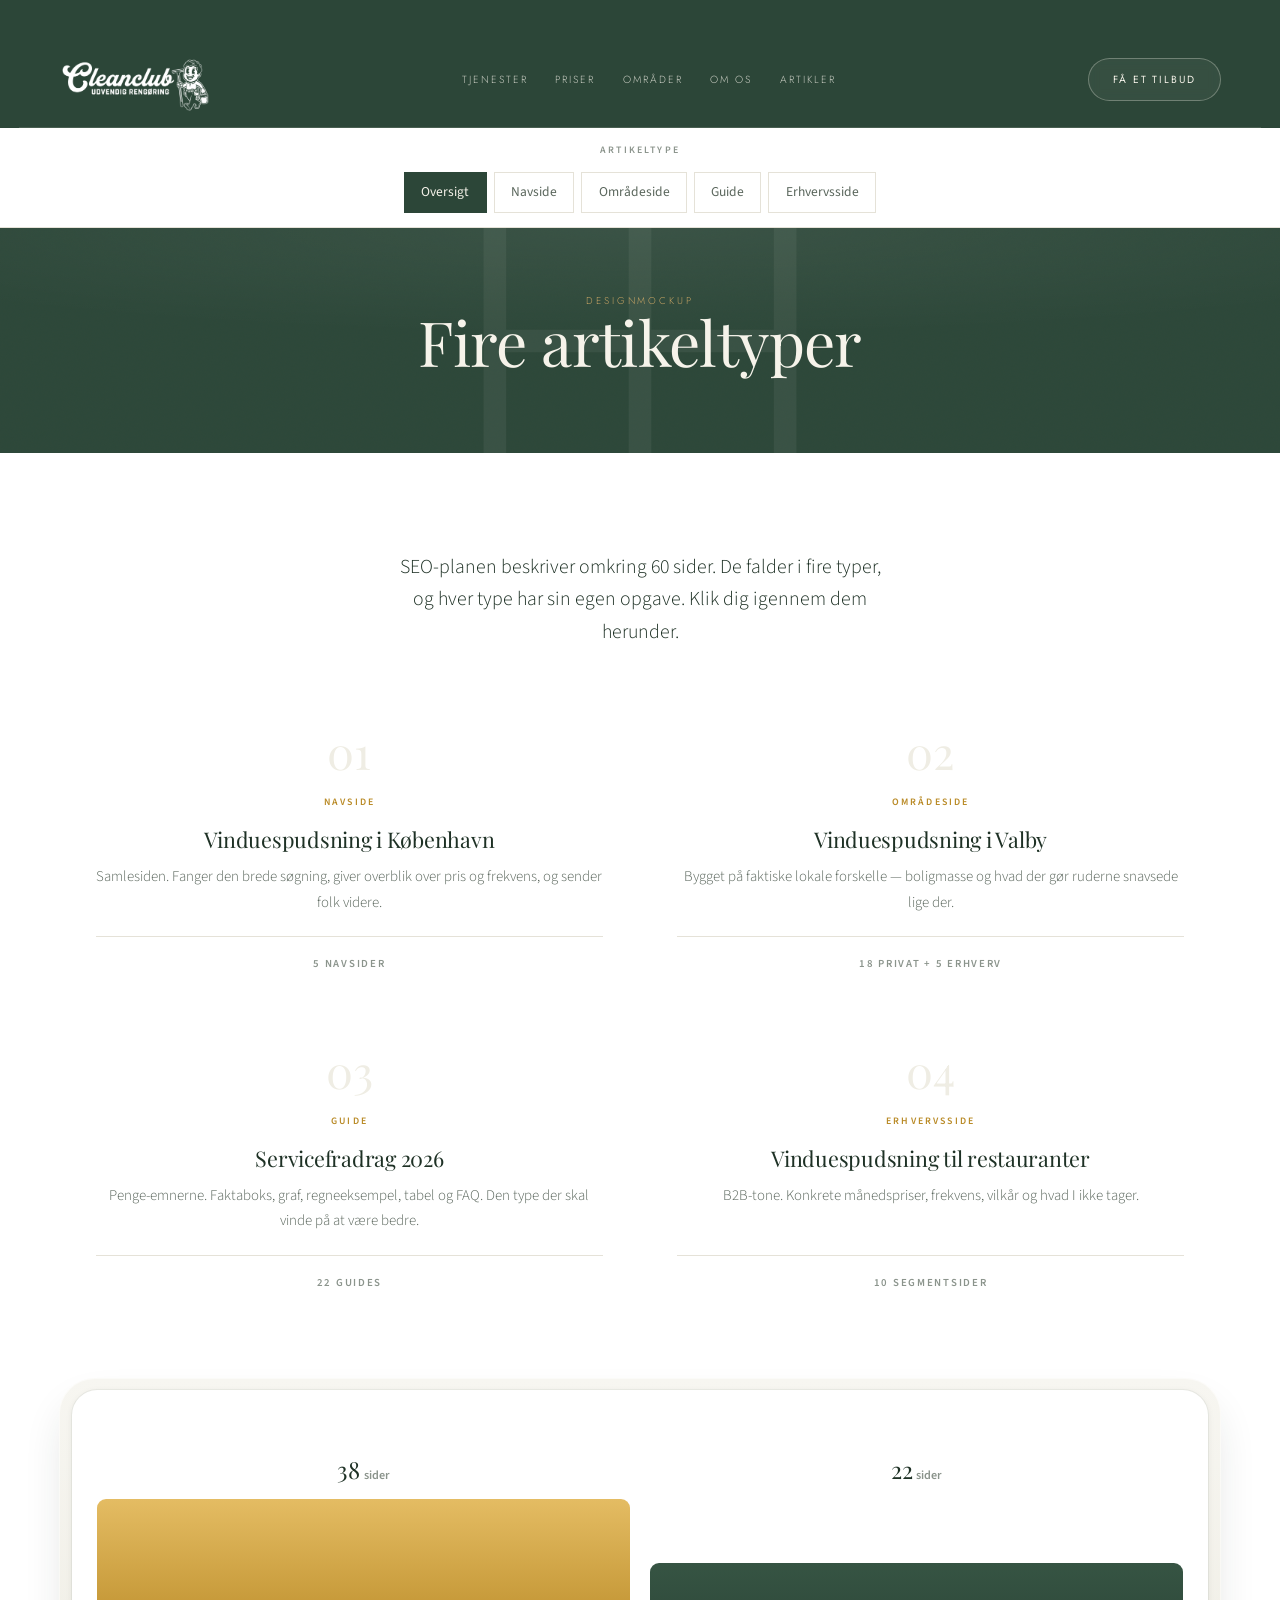
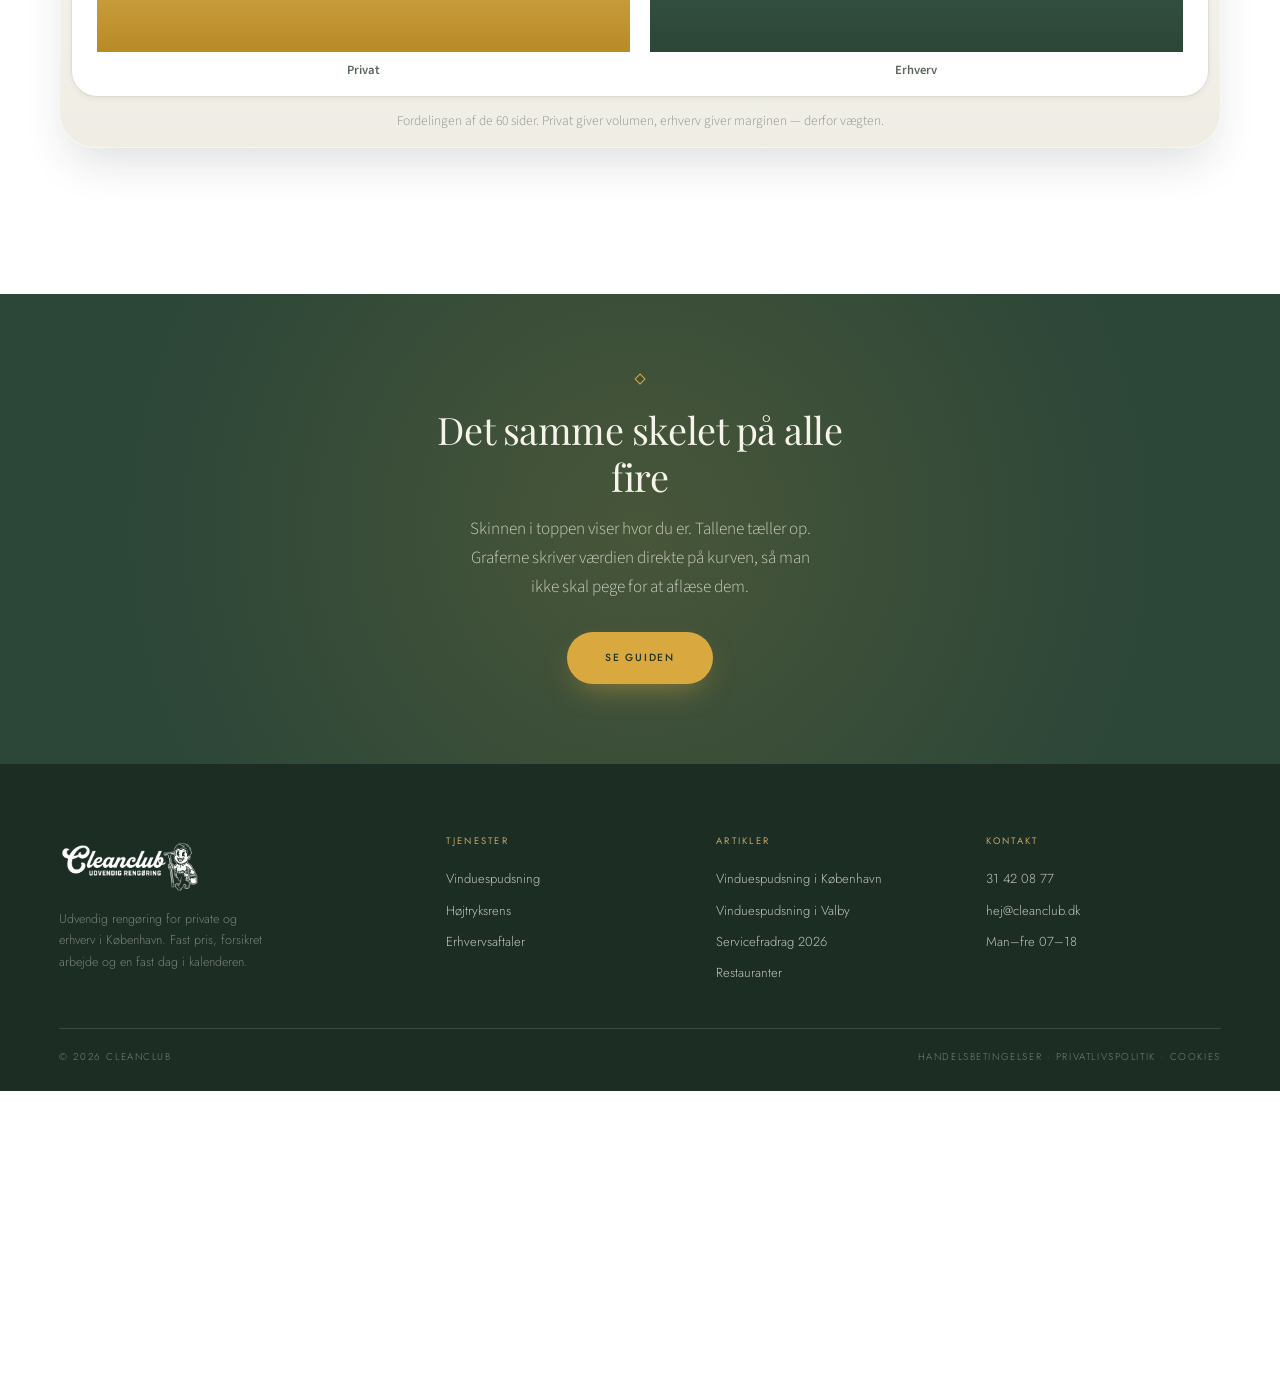
==== artikler/index.html @ 68f0fa94 "Sync with latest site: article pages, banner removed everywhere" ====
<!DOCTYPE html>
<html lang="da">
<head>
<meta charset="utf-8">
<meta name="viewport" content="width=device-width, initial-scale=1">
<title>Artikeltyper — designmockup | Cleanclub</title>
<meta name="description" content="Fire artikeltyper til Cleanclubs SEO-program, vist i sitets eget design.">
<link rel="preconnect" href="https://fonts.googleapis.com">
<link rel="preconnect" href="https://fonts.gstatic.com" crossorigin>
<link href="https://fonts.googleapis.com/css2?family=Playfair+Display:ital,wght@0,400;0,500;1,400&family=Jost:wght@300;400;500&family=Source+Sans+3:ital,wght@0,400;0,600;1,400&display=swap" rel="stylesheet">
<link rel="stylesheet" href="../style.css?v=15">
<link rel="stylesheet" href="artikel.css?v=16">
</head>
<body>

<nav class="nav subnav">
  <div class="wrap inner">
    <a href="../index.html" class="brand" data-brand>
      <img src="../cleanclub-hvid.png" alt="Cleanclub — udvendig rengøring">
    </a>
    <div class="links" id="hovedmenu">
      <a href="../tjenester.html">Tjenester</a>
      <a href="../index.html#priser">Priser</a>
      <a href="../index.html#omraader">Områder</a>
      <a href="../om-os.html">Om os</a>
      <a href="index.html">Artikler</a>
      <a href="../index.html#kontakt" class="menu-cta">Få et tilbud</a>
    </div>
    <button type="button" class="burger" aria-label="Åbn menu" aria-expanded="false" aria-controls="hovedmenu">
      <span></span><span></span><span></span>
    </button>
    <a href="../index.html#kontakt" class="pill pill-ghost">Få et tilbud</a>
  </div>
</nav>

<div class="typebar">
  <div class="wrap">
    <b>Artikeltype</b>
    <a href="index.html" class="on">Oversigt</a>
    <a href="1-navside.html">Navside</a>
    <a href="2-omraade.html">Områdeside</a>
    <a href="3-guide.html">Guide</a>
    <a href="4-erhverv.html">Erhvervsside</a>
  </div>
</div>

<section class="pagehead art-head" style="padding-top:clamp(46px,5vw,74px)">
  <div class="wrap">
    <span class="eyebrow">Designmockup</span>
    <h1>Fire artikeltyper</h1>
  </div>
</section>

<section class="pad">
  <div class="wrap">
    <div class="ov-intro prose">
      <p>SEO-planen beskriver omkring 60 sider. De falder i fire typer, og hver type har sin egen opgave. Klik dig igennem dem herunder.</p>
    </div>

    <div class="ov-grid">
      <a class="ov" href="1-navside.html">
        <span class="no">01</span><span class="kind">Navside</span>
        <h3>Vinduespudsning i København</h3>
        <p>Samlesiden. Fanger den brede søgning, giver overblik over pris og frekvens, og sender folk videre.</p>
        <span class="cnt">5 navsider</span>
      </a>
      <a class="ov" href="2-omraade.html">
        <span class="no">02</span><span class="kind">Områdeside</span>
        <h3>Vinduespudsning i Valby</h3>
        <p>Bygget på faktiske lokale forskelle — boligmasse og hvad der gør ruderne snavsede lige der.</p>
        <span class="cnt">18 privat + 5 erhverv</span>
      </a>
      <a class="ov" href="3-guide.html">
        <span class="no">03</span><span class="kind">Guide</span>
        <h3>Servicefradrag 2026</h3>
        <p>Penge-emnerne. Faktaboks, graf, regneeksempel, tabel og FAQ. Den type der skal vinde på at være bedre.</p>
        <span class="cnt">22 guides</span>
      </a>
      <a class="ov" href="4-erhverv.html">
        <span class="no">04</span><span class="kind">Erhvervsside</span>
        <h3>Vinduespudsning til restauranter</h3>
        <p>B2B-tone. Konkrete månedspriser, frekvens, vilkår og hvad I ikke tager.</p>
        <span class="cnt">10 segmentsider</span>
      </a>
    </div>

    <figure class="kort" data-graf="soejle"
            data-vaerdier="38,22" data-labels="Privat,Erhverv" data-enhed="sider">
      <figcaption>Fordelingen af de 60 sider. Privat giver volumen, erhverv giver marginen — derfor vægten.</figcaption>
    </figure>
  </div>
</section>

<section class="band">
  <div class="wrap">
    <span class="orn"></span>
    <h2>Det samme skelet på alle fire</h2>
    <p>Skinnen i toppen viser hvor du er. Tallene tæller op. Graferne skriver værdien direkte på kurven, så man ikke skal pege for at aflæse dem.</p>
    <a href="3-guide.html" class="pill pill-gold">Se guiden</a>
  </div>
</section>

<footer class="foot">
  <div class="wrap">
    <div class="foot-top">
      <div class="foot-brand">
        <img src="../cleanclub-hvid.png" alt="Cleanclub — udvendig rengøring">
        <p>Udvendig rengøring for private og erhverv i København.
          Fast pris, forsikret arbejde og en fast dag i kalenderen.</p>
      </div>
      <div class="foot-col">
        <h4>Tjenester</h4>
        <a href="../tjenester.html#vinduer">Vinduespudsning</a>
        <a href="../tjenester.html#hojtryk">Højtryksrens</a>
        <a href="../tjenester.html#erhverv">Erhvervsaftaler</a>
      </div>
      <div class="foot-col">
        <h4>Artikler</h4>
        <a href="1-navside.html">Vinduespudsning i København</a>
        <a href="2-omraade.html">Vinduespudsning i Valby</a>
        <a href="3-guide.html">Servicefradrag 2026</a>
        <a href="4-erhverv.html">Restauranter</a>
      </div>
      <div class="foot-col">
        <h4>Kontakt</h4>
        <a href="tel:+4531420877">31 42 08 77</a>
        <a href="mailto:hej@cleanclub.dk">hej@cleanclub.dk</a>
        <p>Man–fre 07–18</p>
      </div>
    </div>
    <div class="foot-bar">
      <span>© 2026 Cleanclub</span>
      <span>Handelsbetingelser · Privatlivspolitik · Cookies</span>
    </div>
  </div>
</footer>

<script src="../nav.js"></script>
<script src="artikel.js?v=5"></script>
<script src="graf.js?v=2"></script>
</body>
</html>
---- style.css ----
/* ============================================================
   CLEANCLUB — VARIANT 5 · "ELEGANT"
   Grøn hero, hvid krop, grøn afslutning.
   ============================================================ */

:root{
  /* Grøn — mørk brandgrøn */
  --green:#2C4638;
  --green-dp:#243A2E;
  --green-dk:#1C2E24;
  --green-lt:#365443;

  /* Lys side */
  --paper:#FFFFFF;
  --paper-2:#F7F6F1;
  --paper-3:#EFEDE4;

  /* Tekst på lyst */
  --ink:#1E3125;
  --ink-2:#5A665C;
  --ink-3:#8B948C;
  --line:#E5E2D8;

  /* Tekst på grønt */
  --cream:#F6F3EA;
  --cream-2:rgba(246,243,234,.76);
  --cream-3:rgba(246,243,234,.42);

  --gold:#D9A93F;
  --gold-lt:#E4BC63;
  --gold-dk:#B98A26;
  --gold-mut:#C3A263;

  --serif:"Playfair Display",Georgia,"Times New Roman",serif;
  --sans:"Jost",-apple-system,BlinkMacSystemFont,"Segoe UI",sans-serif;
  --ease:cubic-bezier(.4,0,.2,1);
}

*{box-sizing:border-box;margin:0;padding:0}
html{scroll-behavior:smooth}
/* Luft over ankermål, så det faste mockup-banner ikke dækker overskriften efter et scroll */
#ydelser,#priser,#omraader,#kontakt,#vinduer,#hojtryk,#erhverv,#paavej{scroll-margin-top:56px}
body{
  background:var(--paper);
  color:var(--ink);
  font-family:var(--sans);
  font-weight:300;font-size:17px;line-height:1.7;
  -webkit-font-smoothing:antialiased;overflow-x:hidden;
}
a{color:inherit;text-decoration:none}
img{display:block;max-width:100%}

/* ---------- Mockup-banner ---------- */
.mock{
  position:fixed;top:0;left:0;right:0;z-index:200;
  background:var(--green-dk);color:var(--cream-3);
  text-align:center;padding:7px 16px;
  font-size:11px;letter-spacing:.18em;text-transform:uppercase;
}

.wrap{width:100%;max-width:1380px;margin:0 auto;padding:0 clamp(20px,3.5vw,46px)}
.narrow{max-width:960px}

/* ============ TYPOGRAFI ============ */
h1,h2,h3{font-family:var(--serif);font-weight:400;letter-spacing:-.012em;line-height:1.06}
h1{font-size:clamp(42px,7vw,96px);line-height:.98}
h2{font-size:clamp(31px,4.2vw,58px)}
h3{font-size:clamp(20px,1.9vw,26px);line-height:1.2}

.eyebrow{
  display:inline-flex;align-items:center;gap:16px;
  font-size:11px;letter-spacing:.30em;text-transform:uppercase;
  color:var(--gold-mut);
}
.eyebrow::before,.eyebrow::after{
  content:"";width:clamp(28px,4vw,60px);height:1px;background:currentColor;opacity:.5;
}
.eyebrow.left::before{display:none}

.lede{font-size:clamp(15px,1.2vw,17.5px);line-height:1.78;color:var(--ink-2);font-weight:300}
.on-green .lede{color:var(--cream-2)}

/* ============ KNAPPER ============ */
.pill{
  display:inline-flex;align-items:center;justify-content:center;gap:9px;
  border-radius:999px;font-size:11.5px;letter-spacing:.19em;
  text-transform:uppercase;font-weight:400;white-space:nowrap;
  transition:.28s var(--ease);
}
.pill-ghost{
  padding:13px 26px;color:var(--cream);
  border:1px solid rgba(246,243,234,.30);
  background:rgba(246,243,234,.05);backdrop-filter:blur(6px);
}
.pill-ghost:hover{background:rgba(246,243,234,.13);border-color:rgba(246,243,234,.5)}
.pill-gold{
  padding:19px 42px;background:var(--gold);color:#23331F;
  font-weight:500;letter-spacing:.17em;
  box-shadow:0 12px 34px -12px rgba(217,169,63,.6);
}
.pill-gold:hover{background:var(--gold-lt);transform:translateY(-2px)}
.pill-dark{padding:17px 36px;background:var(--green);color:var(--cream);font-weight:400}
.pill-dark:hover{background:var(--green-dp);transform:translateY(-2px)}
.pill-line{padding:17px 34px;border:1px solid var(--line);color:var(--ink)}
.pill-line:hover{border-color:var(--green);background:var(--green);color:var(--cream)}

/* ============ HERO ============ */
.hero{
  position:relative;min-height:100vh;min-height:100svh;
  display:flex;flex-direction:column;
  padding-top:34px;overflow:hidden;background:var(--green);color:var(--cream);
}
.hero::before{
  content:"";position:absolute;inset:0;z-index:0;pointer-events:none;
  background:
    radial-gradient(120% 80% at 50% 18%,rgba(255,255,255,.055) 0%,rgba(255,255,255,0) 58%),
    radial-gradient(100% 70% at 50% 108%,rgba(0,0,0,.34) 0%,rgba(0,0,0,0) 62%);
}
.hero::after{
  content:"";position:absolute;inset:0;z-index:0;pointer-events:none;opacity:.24;
  background-image:url("data:image/svg+xml,%3Csvg xmlns='http://www.w3.org/2000/svg' width='200' height='200'%3E%3Cfilter id='n'%3E%3CfeTurbulence type='fractalNoise' baseFrequency='.9' numOctaves='4'/%3E%3C/filter%3E%3Crect width='200' height='200' filter='url(%23n)' opacity='.45'/%3E%3C/svg%3E");
  mix-blend-mode:overlay;
}
.hero > *{position:relative;z-index:2}

/* ---------- Navigation ---------- */
.nav{padding:20px 0 0}
.nav .inner{
  display:flex;align-items:center;justify-content:space-between;gap:28px;
  padding-bottom:18px;border-bottom:1px solid rgba(246,243,234,.14);
}
.brand{display:flex;align-items:center;flex:0 0 auto}
.brand img{height:clamp(52px,5.4vw,78px);width:auto}

/* Hamburgerknap — vises kun under 1040px, se media query længere nede */
.burger{
  display:none;width:44px;height:44px;padding:0;margin-left:auto;
  border:0;background:none;cursor:pointer;
  flex-direction:column;align-items:center;justify-content:center;gap:5px;
}
.burger span{
  display:block;width:22px;height:1.5px;background:var(--cream);
  transition:.28s var(--ease);
}
/* De tre streger bliver til et kryds, når menuen er åben */
.nav.open .burger span:nth-child(1){transform:translateY(6.5px) rotate(45deg)}
.nav.open .burger span:nth-child(2){opacity:0}
.nav.open .burger span:nth-child(3){transform:translateY(-6.5px) rotate(-45deg)}
.burger:focus-visible{outline:2px solid var(--gold);outline-offset:2px;border-radius:3px}

/* CTA'en i mobilmenuen — skjult på desktop, hvor pillen i nav'en bruges */
.menu-cta{display:none}

.links{display:flex;align-items:center;gap:clamp(18px,2.4vw,36px)}
.links a{
  font-size:11.5px;letter-spacing:.19em;text-transform:uppercase;
  color:var(--cream-2);padding:6px 0;position:relative;transition:color .25s var(--ease);
}
.links a::after{
  content:"";position:absolute;left:0;bottom:0;height:1px;width:0;
  background:var(--gold);transition:width .3s var(--ease);
}
.links a:hover{color:var(--cream)}
.links a:hover::after{width:100%}

/* ---------- Hero-midte ---------- */
.hero-mid{
  flex:1;display:flex;align-items:center;
  padding-top:clamp(10px,1.6vw,26px);
  padding-bottom:clamp(74px,8vw,108px);
}
.hero-grid{
  display:grid;grid-template-columns:1.08fr .92fr;
  gap:clamp(26px,4vw,60px);align-items:center;width:100%;
}
.hero-copy{text-align:left}
.hero-copy .eyebrow{
  margin-bottom:clamp(14px,1.8vw,24px);
  color:var(--gold-lt);font-weight:500;
  font-size:clamp(11.5px,1.05vw,13.5px);letter-spacing:.32em;
}
.hero-copy h1{color:var(--cream)}
.hero-copy h1 .it{display:block;font-style:italic;margin-top:.04em;letter-spacing:.004em}
.hero-copy .lede{margin-top:clamp(16px,2vw,26px);max-width:42ch;color:var(--cream-2)}
.hero-copy .pill-gold{margin-top:clamp(24px,2.8vw,36px)}

/* ---------- Maskot med små livstegn ---------- */
.hero-figure{display:flex;justify-content:center;align-items:flex-end}
.mascot-wrap{
  position:relative;display:inline-block;
  width:min(100%,clamp(220px,26vw,380px));
  filter:drop-shadow(0 26px 40px rgba(0,0,0,.28));
}
.mascot-wrap img{width:100%;height:auto;display:block}

}

@media (prefers-reduced-motion:reduce){
  html{scroll-behavior:auto}
  .mascot-wrap img{animation:none}
}

.hero-foot{position:absolute;left:0;right:0;bottom:clamp(22px,3vw,38px);z-index:3}
.hero-foot .inner{display:flex;align-items:center;justify-content:space-between;gap:20px}
.scroll{
  width:50px;height:50px;border-radius:50%;
  border:1px solid rgba(246,243,234,.26);
  display:flex;align-items:center;justify-content:center;
  color:var(--cream-2);font-size:15px;transition:.28s var(--ease);
}
.scroll:hover{background:rgba(246,243,234,.10);color:var(--cream);transform:translateY(3px)}
.book{padding:14px 24px}
.book svg{width:14px;height:14px;opacity:.85}
.book .chev{width:10px;height:10px;opacity:.7}

/* ============ SEKTIONER ============ */
section{position:relative}
.pad{padding:clamp(72px,8.5vw,132px) 0}
.pad-sm{padding:clamp(48px,5.5vw,84px) 0}
.tint{background:var(--paper-2)}
.on-green{background:var(--green);color:var(--cream)}
.on-green h2,.on-green h3{color:var(--cream)}

.sec-head{max-width:640px}
.sec-head.mid{margin:0 auto;text-align:center}
.sec-head h2{margin-top:20px}
.sec-head .lede{margin-top:18px}
.sec-head.mid .lede{margin-left:auto;margin-right:auto}

/* ---------- Tillidsbjælke ---------- */
.trust{border-bottom:1px solid var(--line)}
.trust .inner{display:grid;grid-template-columns:repeat(4,1fr)}
.trust-item{padding:30px 26px;text-align:center;border-right:1px solid var(--line)}
.trust-item:last-child{border-right:none}
.trust-item .t{
  font-size:11px;letter-spacing:.22em;text-transform:uppercase;
  color:var(--gold-dk);margin-bottom:8px;
}
.trust-item .d{font-size:14px;color:var(--ink-2);line-height:1.55}

/* ---------- Ydelseskort ---------- */
.cards{display:grid;grid-template-columns:repeat(3,1fr);gap:clamp(18px,2.2vw,30px);margin-top:clamp(38px,4.5vw,62px)}
.card{
  border:1px solid var(--line);border-radius:3px;padding:clamp(28px,2.6vw,38px);
  display:flex;flex-direction:column;background:var(--paper);
  transition:.3s var(--ease);
}
.card:hover{border-color:var(--gold-mut);transform:translateY(-4px);box-shadow:0 22px 48px -30px rgba(30,49,37,.35)}
.card .no{font-size:11px;letter-spacing:.24em;color:var(--gold-mut);margin-bottom:16px}
.card h3{margin-bottom:12px}
.card p{font-size:14.5px;color:var(--ink-2);line-height:1.7;flex:1}
.card .from{
  margin-top:26px;padding-top:18px;border-top:1px solid var(--line);
  display:flex;justify-content:space-between;align-items:baseline;
}
.card .from span{font-size:11px;letter-spacing:.2em;text-transform:uppercase;color:var(--ink-3)}
.card .from b{font-family:var(--serif);font-size:24px;font-weight:400;color:var(--ink)}

/* ---------- Trin ---------- */
.steps{display:grid;grid-template-columns:repeat(4,1fr);gap:clamp(20px,2.6vw,40px);margin-top:clamp(38px,4.5vw,62px)}
.step .n{
  font-family:var(--serif);font-size:15px;color:var(--gold-dk);
  padding-bottom:14px;margin-bottom:18px;border-bottom:1px solid var(--line);
}
.step h3{font-size:clamp(17px,1.5vw,21px);margin-bottom:10px}
.step p{font-size:14.5px;color:var(--ink-2);line-height:1.7}

/* ---------- Split ---------- */
.split{display:grid;grid-template-columns:1fr 1fr;gap:clamp(32px,5vw,80px);align-items:center}
.split-list{list-style:none;margin-top:26px}
.split-list li{
  position:relative;padding-left:26px;margin-bottom:13px;
  font-size:15px;color:var(--ink-2);line-height:1.6;
}
.split-list li::before{
  content:"";position:absolute;left:0;top:11px;width:7px;height:1px;background:var(--gold);
}
.figure{
  aspect-ratio:4/3.4;background:var(--green);border-radius:3px;
  position:relative;overflow:hidden;
}
.figure svg{width:100%;height:100%}

/* ---------- Citater ---------- */
.quotes{display:grid;grid-template-columns:repeat(3,1fr);gap:clamp(18px,2.4vw,34px);margin-top:clamp(38px,4.5vw,62px)}
.quote{border-top:1px solid var(--line);padding-top:28px}
.quote .stars{color:var(--gold);letter-spacing:4px;font-size:13px;margin-bottom:18px}
.quote q{
  display:block;font-family:var(--serif);font-size:clamp(17px,1.5vw,20px);
  line-height:1.5;color:var(--ink);quotes:none;font-style:italic;
}
.quote .who{margin-top:22px;font-size:11px;letter-spacing:.2em;text-transform:uppercase;color:var(--ink-3)}
.quote .who b{display:block;color:var(--ink);font-weight:400;letter-spacing:.1em;font-size:13px;margin-bottom:4px}

/* ---------- FAQ ---------- */
.faq{margin-top:clamp(34px,4vw,54px);border-top:1px solid var(--line)}
.faq details{border-bottom:1px solid var(--line)}
.faq summary{
  list-style:none;cursor:pointer;padding:26px 0;
  display:flex;justify-content:space-between;align-items:flex-start;gap:24px;
  font-family:var(--serif);font-size:clamp(17px,1.6vw,21px);color:var(--ink);
  transition:color .25s var(--ease);
}
.faq summary::-webkit-details-marker{display:none}
.faq summary:hover{color:var(--gold-dk)}
.faq summary .pm{
  flex:0 0 auto;width:24px;height:24px;border-radius:50%;
  border:1px solid var(--line);color:var(--gold-dk);
  display:flex;align-items:center;justify-content:center;font-size:15px;line-height:1;
  font-family:var(--sans);transition:.3s var(--ease);
}
.faq details[open] summary .pm{transform:rotate(45deg);background:var(--paper-2)}
.faq .ans{padding:0 0 28px;font-size:15px;color:var(--ink-2);line-height:1.78;max-width:74ch}

/* ---------- Slut-CTA ---------- */
.endcta{text-align:center;position:relative;overflow:hidden}
.endcta::after{
  content:"";position:absolute;inset:0;pointer-events:none;opacity:.2;
  background-image:url("data:image/svg+xml,%3Csvg xmlns='http://www.w3.org/2000/svg' width='200' height='200'%3E%3Cfilter id='n'%3E%3CfeTurbulence type='fractalNoise' baseFrequency='.9' numOctaves='4'/%3E%3C/filter%3E%3Crect width='200' height='200' filter='url(%23n)' opacity='.45'/%3E%3C/svg%3E");
  mix-blend-mode:overlay;
}
.endcta .wrap{position:relative;z-index:2}
.endcta h2{margin:20px auto 0;max-width:16ch}
.endcta .lede{margin:20px auto 0;max-width:48ch}
.endcta .btns{display:flex;gap:12px;justify-content:center;flex-wrap:wrap;margin-top:34px}
.endcta .hours{margin-top:28px;font-size:11px;letter-spacing:.2em;text-transform:uppercase;color:var(--cream-3)}

/* ---------- Footer ---------- */
.foot{background:var(--green-dk);color:var(--cream-2);padding:clamp(56px,6vw,86px) 0 28px}
.foot-top{display:grid;grid-template-columns:1.5fr 1fr 1fr 1fr;gap:clamp(28px,3vw,46px);padding-bottom:44px}
.foot-brand img{height:64px;width:auto;margin-bottom:20px}
.foot-brand p{font-size:14px;color:var(--cream-3);max-width:30ch;line-height:1.7}
.foot-col h4{
  font-family:var(--sans);font-weight:400;font-size:10.5px;letter-spacing:.24em;
  text-transform:uppercase;color:var(--gold-mut);margin-bottom:16px;
}
.foot-col a,.foot-col p{display:block;font-size:14.5px;padding:5px 0;color:var(--cream-2);transition:.2s}
.foot-col a:hover{color:var(--cream)}
.foot-bar{
  border-top:1px solid rgba(246,243,234,.14);padding-top:22px;
  display:flex;justify-content:space-between;gap:18px;flex-wrap:wrap;
  font-size:11px;letter-spacing:.16em;text-transform:uppercase;color:var(--cream-3);
}

/* ---------- Prisberegner ---------- */
.calc{
  display:grid;grid-template-columns:1.06fr .94fr;
  background:var(--green);border-radius:3px;overflow:hidden;
  margin-top:clamp(38px,4.5vw,58px);
  box-shadow:0 40px 90px -50px rgba(30,49,37,.55);
}
.calc-left{padding:clamp(24px,2.4vw,34px);color:var(--cream)}
.calc-right{background:var(--paper);padding:clamp(24px,2.4vw,34px);display:flex;flex-direction:column}

/* Niveau 1 — hvilken ydelse. Den tunge, gyldne beslutning. */
.seg{
  display:inline-flex;flex-wrap:wrap;gap:4px;padding:4px;margin-bottom:16px;
  border:1px solid rgba(246,243,234,.22);border-radius:999px;
}
.seg button{
  font:inherit;background:none;border:0;cursor:pointer;
  padding:10px 24px;border-radius:999px;
  font-size:10.5px;letter-spacing:.2em;text-transform:uppercase;
  color:var(--cream-2);transition:.25s var(--ease);
}
.seg button.on{background:var(--gold);color:#23331F}
.seg button:not(.on):hover{color:var(--cream)}

/* Niveau 2 — privat eller erhverv. Lettere, så hierarkiet er tydeligt. */
.seg-kunde{
  display:flex;gap:26px;margin-bottom:clamp(22px,2.4vw,32px);
  border-bottom:1px solid rgba(246,243,234,.14);
}
.seg-kunde button{
  font:inherit;background:none;border:0;cursor:pointer;
  padding:0 0 10px;margin-bottom:-1px;
  font-size:10.5px;letter-spacing:.2em;text-transform:uppercase;
  color:var(--cream-3);border-bottom:1px solid transparent;
  transition:.25s var(--ease);
}
.seg-kunde button.on{color:var(--cream);border-bottom-color:var(--gold)}
.seg-kunde button:not(.on):hover{color:var(--cream-2)}
.seg-kunde button:focus-visible{outline:2px solid var(--gold);outline-offset:3px}

.panel[hidden]{display:none}

.field{margin-bottom:clamp(16px,1.7vw,22px)}
.field:last-child{margin-bottom:0}
.field[hidden]{display:none}
.fl{
  display:block;font-size:10px;letter-spacing:.24em;text-transform:uppercase;
  color:var(--gold-mut);margin-bottom:9px;
}
.opts{display:flex;flex-wrap:wrap;gap:7px}
.opt{
  font:inherit;background:none;cursor:pointer;text-align:left;
  border:1px solid rgba(246,243,234,.20);border-radius:999px;
  padding:9px 16px;display:inline-flex;align-items:baseline;gap:7px;
  font-size:13.5px;color:var(--cream-2);transition:.22s var(--ease);white-space:nowrap;
}
.opt:hover{border-color:rgba(246,243,234,.42);color:var(--cream)}
.opt .meta{font-size:11px;color:var(--cream-3)}
.opt[data-on]{border-color:var(--gold);background:rgba(217,169,63,.16);color:var(--cream)}
.opt[data-on] .meta{color:var(--gold)}
.opt:focus-visible,.seg button:focus-visible{outline:2px solid var(--gold);outline-offset:2px}

/* ---------- Skyder (antal ruder / m²) ---------- */
.slide{display:flex;align-items:center;gap:18px}
.slide input[type=range]{
  --fyld:50%;
  -webkit-appearance:none;appearance:none;
  flex:1;height:2px;border-radius:2px;background:rgba(246,243,234,.20);
  background-image:linear-gradient(var(--gold),var(--gold));
  background-size:var(--fyld) 100%;background-repeat:no-repeat;
  cursor:pointer;
}
.slide input[type=range]::-webkit-slider-thumb{
  -webkit-appearance:none;appearance:none;
  width:18px;height:18px;border-radius:50%;
  background:var(--gold);border:3px solid var(--green);
  box-shadow:0 0 0 1px var(--gold);cursor:grab;transition:transform .18s var(--ease);
}
.slide input[type=range]::-webkit-slider-thumb:active{transform:scale(1.18);cursor:grabbing}
.slide input[type=range]::-moz-range-thumb{
  width:14px;height:14px;border-radius:50%;
  background:var(--gold);border:3px solid var(--green);
  box-shadow:0 0 0 1px var(--gold);cursor:grab;
}
.slide input[type=range]::-moz-range-track{height:2px;background:rgba(246,243,234,.20)}
.slide input[type=range]::-moz-range-progress{height:2px;background:var(--gold)}
.slide input[type=range]:focus-visible{outline:2px solid var(--gold);outline-offset:6px}
.slide-val{
  font-size:12.5px;color:var(--cream-2);white-space:nowrap;
  min-width:76px;text-align:right;
}
.slide-val b{
  font-family:var(--serif);font-size:24px;font-weight:400;
  color:var(--cream);margin-right:5px;
}
.slide-hint{margin-top:10px;font-size:12.5px;color:var(--cream-3);font-style:italic}

.res-eyebrow{font-size:10px;letter-spacing:.24em;text-transform:uppercase;color:var(--gold-dk)}
.res-price{
  font-family:var(--serif);font-size:clamp(38px,4.2vw,54px);
  color:var(--ink);line-height:1;margin:12px 0 7px;font-weight:400;
}
.res-price small{font-family:var(--sans);font-size:17px;color:var(--ink-3);font-weight:300}
.res-note{font-size:13.5px;color:var(--ink-3);line-height:1.6}
.res-lines{list-style:none;margin:20px 0 0;border-top:1px solid var(--line)}
.res-lines li{
  display:flex;justify-content:space-between;gap:16px;
  padding:10px 0;border-bottom:1px solid var(--line);font-size:13.5px;color:var(--ink-2);
}
.res-lines li b{font-weight:400;color:var(--ink)}
.res-save{
  margin-top:20px;padding:15px 18px;background:var(--paper-2);
  border-left:2px solid var(--gold);
}
.res-save .t{font-size:10px;letter-spacing:.22em;text-transform:uppercase;color:var(--gold-dk);margin-bottom:7px}
.res-save p{font-size:13.5px;color:var(--ink-2);line-height:1.65}
.res-cta{margin-top:22px}
.res-cta .pill{width:100%}
.res-fine{margin-top:14px;font-size:12px;color:var(--ink-3);text-align:center}

.calc-static{
  margin-top:16px;font-size:11px;letter-spacing:.16em;text-transform:uppercase;
  color:var(--ink-3);text-align:center;
}

/* ============ RESPONSIVT ============ */
@media (max-width:1040px){
  .links{display:none}
  .burger{display:flex}
  .nav{position:relative;z-index:20}

  /* Menuen folder ud lige under nav-bjælken i fuld bredde */
  .nav.open .links{
    display:flex;flex-direction:column;align-items:stretch;gap:0;
    position:absolute;left:0;right:0;top:100%;
    background:var(--green-dk);
    border-bottom:1px solid rgba(246,243,234,.14);
    padding:6px clamp(20px,3.5vw,46px) 14px;
    box-shadow:0 24px 40px -28px rgba(0,0,0,.6);
  }
  .nav.open .links a{
    padding:15px 0;font-size:12px;
    border-bottom:1px solid rgba(246,243,234,.10);
  }
  .nav.open .links a:last-child{border-bottom:0}
  .nav.open .links a::after{display:none}

  /* Logo til venstre, hamburger yderst til højre. Nav-pillen ville ellers
     klemme burgeren ind i midten, fordi .inner bruger space-between.
     "Få et tilbud" flyttes i stedet ned i menuen som gylden knap, så
     undersiderne ikke mister deres eneste CTA over folden. */
  .nav .inner > .pill-ghost{display:none}
  .nav.open .menu-cta{
    display:block;text-align:center;border-bottom:0;
    margin-top:14px;padding:15px 20px;
    background:var(--gold);color:#23331F;border-radius:999px;
    font-size:11px;letter-spacing:.2em;text-transform:uppercase;
  }

  /* Stregen i eyebrow'en hænger skævt, når teksten er centreret */
  .hero-copy .eyebrow::after,.pagehead .eyebrow::after{display:none}
  .hero-copy .eyebrow{text-align:center}

  .calc{grid-template-columns:1fr}
  .hero-grid{grid-template-columns:1fr;gap:26px;text-align:center}
  .hero-copy{text-align:center}
  .hero-copy h1,.hero-copy .lede{margin-left:auto;margin-right:auto}
  .mascot-wrap{width:clamp(180px,42vw,270px)}
  .cards,.plans,.quotes{grid-template-columns:1fr 1fr}
  .steps{grid-template-columns:1fr 1fr}
  .split{grid-template-columns:1fr;gap:34px}
  .foot-top{grid-template-columns:1fr 1fr}
  .trust .inner{grid-template-columns:1fr 1fr}
  .trust-item:nth-child(2n){border-right:none}
  .trust-item:nth-child(-n+2){border-bottom:1px solid var(--line)}
}
@media (max-width:660px){
  .cards,.plans,.quotes,.steps{grid-template-columns:1fr}
  .trust .inner{grid-template-columns:1fr}
  .trust-item{border-right:none;border-bottom:1px solid var(--line)}
  /* Footeren bliver meget høj og tom med én spalte. To spalter halverer
     højden. Brandblokken og kontakt fylder hele bredden, fordi deres linjer
     er for lange til en halv skærm — kun de to korte linklister deles op. */
  .foot-top{grid-template-columns:1fr 1fr;gap:30px 20px;padding-bottom:34px}
  .foot-brand{grid-column:1 / -1}
  .foot-col:last-child{grid-column:1 / -1}
  .foot-bar{justify-content:center;text-align:center;gap:10px}
  .brand img{height:44px}
  .pill-ghost{padding:11px 18px;font-size:10.5px;letter-spacing:.14em}
  .hero-foot .inner{justify-content:center}
  .scroll{display:none}
  .eyebrow{font-size:9.5px;letter-spacing:.22em}

  /* Skyderen skal have hele bredden på telefon — ellers er den for smal at ramme */
  .slide{flex-direction:column;align-items:stretch;gap:14px}
  .slide-val{text-align:left;min-width:0}
  .seg,.seg button{width:100%;justify-content:center}
  .seg{flex-wrap:nowrap}
}

/* ============================================================
   TILFØJELSER — undersider, områder, maskotter, erhvervsbånd
   ============================================================ */

/* ---------- Sidehoved på undersider ---------- */
.pagehead{
  background:var(--green);color:var(--cream);
  padding:calc(34px + clamp(60px,7vw,104px)) 0 clamp(60px,7vw,104px);
  position:relative;overflow:hidden;text-align:center;
}
.pagehead::before{
  content:"";position:absolute;inset:0;pointer-events:none;
  background:radial-gradient(120% 80% at 50% 0%,rgba(255,255,255,.06) 0%,rgba(255,255,255,0) 60%);
}
.pagehead::after{
  content:"";position:absolute;inset:0;pointer-events:none;opacity:.22;
  background-image:url("data:image/svg+xml,%3Csvg xmlns='http://www.w3.org/2000/svg' width='200' height='200'%3E%3Cfilter id='n'%3E%3CfeTurbulence type='fractalNoise' baseFrequency='.9' numOctaves='4'/%3E%3C/filter%3E%3Crect width='200' height='200' filter='url(%23n)' opacity='.45'/%3E%3C/svg%3E");
  mix-blend-mode:overlay;
}
.pagehead > *{position:relative;z-index:2}
.pagehead h1{font-size:clamp(36px,5.4vw,72px);color:var(--cream);margin-top:20px}
.pagehead .lede{margin:20px auto 0;max-width:52ch;color:var(--cream-2)}

/* Navigation på undersider ligger på grøn bund uden hero.
   Forsiden får sin luft over nav'en fra .hero's padding-top på 34px.
   Undersiderne har ingen hero, så uden dette lå logoet klemt bag det
   faste banner. 34px + nav'ens egne 20px = samme afstand som forsiden. */
.subnav{
  background:var(--green);position:relative;z-index:5;
  padding-top:calc(34px + 20px);
}

/* ---------- Maskot-illustrationer ---------- */
.mascot{width:100%;height:auto;display:block}
.svc-figure{
  display:flex;align-items:flex-end;justify-content:center;
  padding:10px 0 0;
}
.svc-figure img{max-height:230px;width:auto}

/* Ydelsesblok på tjenester-siden */
.svc-block{
  display:grid;grid-template-columns:.85fr 1.15fr;gap:clamp(30px,5vw,72px);
  align-items:center;margin-bottom:clamp(56px,7vw,104px);
}
.svc-block:last-child{margin-bottom:0}
.svc-block.flip .svc-art{order:2}
/* Ingen boks bag maskotterne — de står direkte på sektionens baggrund */
.svc-art{
  display:flex;align-items:center;justify-content:center;
}
.svc-art img{max-height:480px;width:auto}
.svc-block h2{font-size:clamp(28px,3.4vw,42px);margin-bottom:16px}
.svc-block .lede{margin-bottom:20px}

.inc{list-style:none;margin-top:20px}
.inc li{position:relative;padding-left:26px;margin-bottom:11px;font-size:15px;color:var(--ink-2);line-height:1.6}
.inc li::before{content:"";position:absolute;left:0;top:11px;width:8px;height:1px;background:var(--gold)}
.inc.no li::before{background:var(--ink-3);width:8px;height:1px}

/* ---------- Erhvervsbånd ---------- */
.band{background:var(--green);color:var(--cream);padding:clamp(44px,5vw,72px) 0}
.band .inner{display:flex;align-items:center;justify-content:space-between;gap:clamp(24px,4vw,56px);flex-wrap:wrap}
.band h3{color:var(--cream);font-size:clamp(23px,2.6vw,34px);max-width:20ch}
.band p{color:var(--cream-2);font-size:15px;margin-top:12px;max-width:46ch;line-height:1.7}

/* ---------- Dækningsområde ---------- */
.area-list{
  list-style:none;display:flex;flex-wrap:wrap;justify-content:center;gap:9px;
  margin:clamp(30px,3.4vw,46px) auto 0;max-width:920px;
}
.area-list li{
  font-size:14.5px;color:var(--ink);
  border:1px solid var(--line);border-radius:999px;padding:9px 20px;
  transition:.22s var(--ease);
}
.area-list li:hover{border-color:var(--gold-mut)}
.area-note{
  margin:clamp(30px,3.4vw,46px) auto 0;padding:22px 26px;
  background:var(--paper);border-left:2px solid var(--gold);
  font-size:15px;color:var(--ink-2);line-height:1.75;max-width:66ch;
}

/* ---------- Om os-teaser på forsiden ---------- */
.about-split{display:grid;grid-template-columns:.9fr 1.1fr;gap:clamp(30px,5vw,72px);align-items:center}
/* Tekst til venstre, billede til højre — den brede spalte følger med teksten */
.about-split.flip{grid-template-columns:1.1fr .9fr}
/* Ingen boks bag illustrationen — den står direkte på sidens hvide.
   Cremen i figurerne (251,247,238) er lige akkurat mørkere end hvid,
   så den læses stadig uden en tonet baggrund bagved. */
.about-fig{display:flex;justify-content:center;align-items:center}
.about-fig img{max-height:340px;width:auto}
.promise{list-style:none;margin-top:24px}
.promise li{
  position:relative;padding-left:30px;margin-bottom:16px;
  font-size:15px;color:var(--ink-2);line-height:1.65;
}
.promise li b{display:block;color:var(--ink);font-weight:400;font-family:var(--serif);font-size:17px;margin-bottom:3px}
.promise li::before{
  content:"";position:absolute;left:0;top:10px;width:12px;height:1px;background:var(--gold);
}

/* ---------- Responsivt for tilføjelser ---------- */
@media (max-width:1040px){
  .svc-block{grid-template-columns:1fr;gap:30px}
  .svc-block.flip .svc-art{order:0}
  /* .about-split.flip skal med her: den har to klasser og dermed højere
     specificitet end .about-split alene. Uden den ville flip-layoutet
     beholde sine to spalter hele vejen ned på telefon. */
  .area-grid,.about-split,.about-split.flip{grid-template-columns:1fr;gap:30px}
  /* Stablet vil vi have billedet øverst, så knappen står nederst hvor den hører til */
  .about-split.flip .about-fig{order:-1}
}
@media (max-width:660px){
  .band .inner{flex-direction:column;align-items:flex-start}
  .svc-art img,.about-fig img{max-height:240px}
}

/* ============================================================
   SIDEVIS SKALERING
   Hele sitet vises 10 % mindre — svarer til 90 % browserzoom.
   Ét sted at justere: ændr .9 begge steder (og 1/.9 i hero'en).

   Ikke på telefon: dér er brødteksten i forvejen tæt på minimum,
   og layoutet er allerede skaleret via clamp() og vw.
   ============================================================ */
@media (min-width:661px){
  body{zoom:.9}

  /* 100vh/100svh måles i uzoomede CSS-pixels og skaleres DEREFTER ned,
     så hero'en ville kun fylde 90 % af skærmhøjden og efterlade et hul.
     Divisionen med .9 ophæver nedskaleringen præcist. */
  .hero{min-height:calc(100vh / .9);min-height:calc(100svh / .9)}
}
---- artikler/artikel.css ----
/* ============================================================
   CLEANCLUB — ARTIKELLAG  v3
   ------------------------------------------------------------
   To krav styrer alt herunder:
   1) LÆSBARHED. Source Sans 3, 19px, luft mellem linjerne og
      næsten fuld kontrast. Ingen dekoration i brødteksten.
   2) SYMMETRI. Én centreret spalte. Alt der pynter, spejler
      sig om midteraksen. Ingen sidespalte, ingen initial.
   Brødtekst står venstrestillet inde i den centrerede spalte —
   centreret brødtekst er smukt i to linjer og træls i tyve.

   Ligger OVEN PÅ style.css, som er urørt.
   ============================================================ */

:root{
  --art:"Source Sans 3",-apple-system,BlinkMacSystemFont,"Segoe UI",sans-serif;
  --sp:min(650px,100%);    /* tekstspalten ~72 tegn. Px, ikke ch — ch skalerer
                              med elementets egen skriftstørrelse, så overskrifter
                              ellers bliver bredere end brødteksten. */
  --bred:min(1080px,100%); /* alt visuelt må fylde: kort, grafer, tabeller, gitre */
  --r1:.7s cubic-bezier(.16,1,.3,1);
  --r2:.36s cubic-bezier(.4,0,.2,1);
}

/* ============ LÆSEPROGRESSION ============ */
.progress{position:fixed;top:0;left:0;height:3px;width:100%;z-index:120;pointer-events:none}
.progress i{
  display:block;height:100%;width:0%;
  background:linear-gradient(90deg,var(--gold-dk),var(--gold),var(--gold-lt));
  box-shadow:0 0 12px rgba(217,169,63,.5);transition:width .12s linear;
}

/* ============ ARTIKELHOVED — centreret ============ */
.art-head{text-align:center}
.art-head .wrap{position:relative;z-index:3}   /* teksten skal ligge OVER glyffen */
.art-head .wrap{max-width:900px}
.art-head h1{max-width:18ch;margin:0 auto;letter-spacing:-.01em}
.art-head .eyebrow{display:inline-block}

.art-head .eyebrow,.art-head h1,.art-meta{opacity:0;transform:translateY(18px)}
.art-head.lit .eyebrow{animation:rise .75s cubic-bezier(.16,1,.3,1) forwards}
.art-head.lit h1{animation:rise .85s .12s cubic-bezier(.16,1,.3,1) forwards}
.art-head.lit .art-meta{animation:rise .75s .26s cubic-bezier(.16,1,.3,1) forwards}
@keyframes rise{to{opacity:1;transform:none}}

.art-meta{
  display:flex;flex-wrap:wrap;justify-content:center;gap:10px 24px;margin-top:30px;
  font-family:var(--art);font-size:13px;font-weight:600;
  letter-spacing:.12em;text-transform:uppercase;color:var(--cream-3);
}
.art-meta span{display:flex;align-items:center;gap:9px}
.art-meta span::before{
  content:"";width:5px;height:5px;border-radius:50%;background:var(--gold);flex:0 0 auto;
  animation:puls 3.4s ease-out infinite;
}
.art-meta span:nth-child(2)::before{animation-delay:1.1s}
.art-meta span:nth-child(3)::before{animation-delay:2.2s}
@keyframes puls{0%{box-shadow:0 0 0 0 rgba(217,169,63,.5)}70%,100%{box-shadow:0 0 0 9px rgba(217,169,63,0)}}

/* symmetrisk vinduesglyf bag titlen */
.art-head .glyph{
  position:absolute;left:50%;top:50%;transform:translate(-50%,-50%);
  width:min(430px,72vw);height:min(430px,72vw);opacity:.06;z-index:1;
  pointer-events:none;color:var(--cream);animation:aande 16s ease-in-out infinite;
}
@keyframes aande{0%,100%{transform:translate(-50%,-50%) scale(1)}50%{transform:translate(-50%,-50%) scale(1.05)}}

/* ============ DEN RØDE TRÅD — skinnen ============ */
.rail{
  position:sticky;top:0;z-index:45;
  background:rgba(247,246,241,.92);backdrop-filter:blur(10px);
  border-bottom:1px solid var(--line);padding:16px 0;text-align:center;
}
.rail-lab{
  display:block;font-family:var(--art);font-size:11px;font-weight:600;
  letter-spacing:.22em;text-transform:uppercase;color:var(--ink-3);margin-bottom:12px;
}
.rail-row{display:flex;flex-wrap:wrap;justify-content:center;gap:8px}
.rail a{
  display:flex;align-items:center;gap:9px;
  font-family:var(--art);font-size:14px;font-weight:400;color:var(--ink-2);
  text-decoration:none;padding:9px 16px;border:1px solid var(--line);
  background:var(--paper);transition:.32s var(--r2);
}
.rail a i{
  font-style:normal;font-size:11px;font-weight:600;letter-spacing:.06em;
  color:var(--gold-dk);transition:.32s var(--r2);
}
.rail a:hover{border-color:var(--gold);color:var(--ink)}
.rail a.on{background:var(--green);border-color:var(--green);color:var(--cream)}
.rail a.on i{color:var(--gold-lt)}
@media(max-width:700px){
  .rail-row{flex-wrap:nowrap;overflow-x:auto;justify-content:flex-start;padding-bottom:4px;-webkit-overflow-scrolling:touch}
  .rail a{flex:0 0 auto}
}

/* ============ BRØDTEKST — én centreret spalte ============ */
.prose{
  width:100%;max-width:var(--bred);margin:0 auto;
  font-family:var(--art);font-size:19px;line-height:1.85;
  color:var(--ink);letter-spacing:0;
}
/* Tekst holdes på læsbar bredde … */
.prose > *{width:var(--sp);margin-inline:auto}
/* … mens alt visuelt får hele bredden. Begge dele er centreret,
   så symmetrien holder — det er kun målebåndet der er forskelligt. */
.prose > .kort,
.prose > .art-table,
.prose > .ikoner,
.prose > .omr-grid,
.prose > .hub-grid,
.prose > .art-fine{width:min(var(--bred),100%)}
@media(max-width:600px){.prose{font-size:18px;line-height:1.8}}

/* manchet: samme font, bare større og centreret */
.prose > p:first-of-type{
  font-size:22px;line-height:1.62;color:var(--ink);text-align:center;
  max-width:560px;margin:0 auto clamp(34px,4vw,50px);
}

/* overskrifter centreret med spejlet ornament */
.prose h2{
  font-family:var(--serif);font-weight:400;text-align:center;
  font-size:clamp(27px,3vw,38px);line-height:1.22;color:var(--ink);
  margin:clamp(58px,6vw,92px) 0 26px;scroll-margin-top:130px;letter-spacing:-.01em;
}
.prose h2 .num{
  display:flex;align-items:center;justify-content:center;gap:14px;
  font-family:var(--art);font-size:12px;font-weight:600;
  letter-spacing:.26em;text-transform:uppercase;color:var(--gold-dk);margin-bottom:20px;
}
.prose h2 .num::before,.prose h2 .num::after{
  content:"";width:44px;height:1px;background:var(--gold-mut);
}
.prose h3{
  font-family:var(--serif);font-weight:400;text-align:center;
  font-size:clamp(20px,2vw,25px);color:var(--ink);margin:44px 0 14px;scroll-margin-top:130px;
}
.prose p{margin:0 0 24px}
.prose strong{color:var(--ink);font-weight:600}
.prose a{
  color:var(--ink);text-decoration:none;
  background-image:linear-gradient(var(--gold),var(--gold));
  background-size:100% 1px;background-repeat:no-repeat;background-position:0 100%;
  transition:background-size .3s var(--r2),color .3s var(--r2);
}
.prose a:hover{background-size:100% 2px;color:var(--gold-dk)}

/* lister — centreret blok, venstrestillet tekst */
.prose ul,.prose ol{margin:0 auto 26px;padding:0;list-style:none}
.prose ol{counter-reset:li}
.prose li{position:relative;padding-left:34px;margin-bottom:15px}
.prose ul li::before{
  content:"";position:absolute;left:6px;top:12px;width:8px;height:8px;
  border:1.5px solid var(--gold-dk);transform:rotate(45deg);transition:.3s var(--r2);
}
.prose ul li:hover::before{background:var(--gold)}
.prose ol li{counter-increment:li}
.prose ol li::before{
  content:counter(li,decimal-leading-zero);position:absolute;left:0;top:4px;
  font-family:var(--art);font-size:12px;font-weight:600;color:var(--gold-dk);letter-spacing:.06em;
}

/* ============ REVEALS — symmetrisk, fra midten ============ */
[data-rv]{opacity:0;transform:scale(.985);transition:opacity var(--r1),transform var(--r1)}
[data-rv].vis{opacity:1;transform:none}

/* ============ FAKTABOKS — spejlet ============ */
.fact{
  width:var(--sp);margin:clamp(38px,4.2vw,56px) auto;text-align:center;
  background:linear-gradient(180deg,var(--paper-2),var(--paper-3));
  border:1px solid var(--line);border-top:3px solid var(--gold);
  padding:clamp(32px,3.4vw,46px) clamp(26px,3vw,44px);position:relative;
}
.fact h4{
  display:flex;align-items:center;justify-content:center;gap:10px;
  font-family:var(--art);font-size:11px;font-weight:600;letter-spacing:.22em;
  text-transform:uppercase;color:var(--gold-dk);margin:0 0 20px;
}
.fact h4 svg{width:15px;height:15px;flex:0 0 auto}
.fact .big{
  font-family:var(--serif);font-size:clamp(44px,6.4vw,70px);color:var(--ink);
  line-height:1;display:block;margin-bottom:14px;letter-spacing:-.02em;
  font-variant-numeric:tabular-nums;
}
.fact p{font-family:var(--art);margin:0 auto;max-width:54ch;font-size:18px;line-height:1.75}

/* ============ ADVARSEL — spejlet ============ */
.warn{
  width:var(--sp);margin:clamp(38px,4.2vw,56px) auto;text-align:center;
  border:1px solid var(--ink);background:var(--paper);
  padding:clamp(28px,3vw,40px) clamp(26px,3vw,44px);position:relative;
}
.warn::before{content:"";position:absolute;inset:5px;border:1px solid var(--line);pointer-events:none}
.warn h4{
  display:flex;align-items:center;justify-content:center;gap:10px;position:relative;
  font-family:var(--art);font-size:11px;font-weight:600;letter-spacing:.22em;
  text-transform:uppercase;color:var(--ink);margin:0 0 16px;
}
.warn h4 svg{width:15px;height:15px;flex:0 0 auto}
.warn p{position:relative;margin:0 auto;max-width:56ch;font-family:var(--art);font-size:18px}

/* ============ TABEL ============ */
.art-table{
  margin:clamp(34px,3.8vw,50px) auto;border-collapse:collapse;
  font-family:var(--art);font-size:17px;
}
.art-table caption{
  caption-side:top;text-align:center;font-size:11px;font-weight:600;
  letter-spacing:.22em;text-transform:uppercase;color:var(--gold-dk);padding-bottom:20px;
}
.art-table th{
  font-weight:600;font-size:12px;letter-spacing:.14em;text-transform:uppercase;
  color:var(--ink-3);padding:0 14px 14px;border-bottom:2px solid var(--ink);text-align:center;
}
.art-table th:first-child,.art-table td:first-child{text-align:left;padding-left:0}
.art-table th:last-child,.art-table td:last-child{text-align:right;padding-right:0}
.art-table td{
  padding:18px 14px;border-bottom:1px solid var(--line);
  color:var(--ink);vertical-align:middle;text-align:center;transition:.25s var(--r2);
}
.art-table tr:hover td{background:var(--paper-2)}
.art-table .num{white-space:nowrap;font-variant-numeric:tabular-nums;font-weight:600}
.art-fine{width:var(--bred);margin:-18px auto 0;text-align:center;font-family:var(--art);font-size:15px;color:var(--ink-3)}

/* ============ CITAT — helt symmetrisk ============ */
.pull{width:var(--sp);margin:clamp(44px,5vw,68px) auto;padding:clamp(36px,4vw,52px) 0;text-align:center;position:relative}
.pull::before,.pull::after{content:"";position:absolute;left:50%;transform:translateX(-50%);width:60px;height:1px;background:var(--gold-mut)}
.pull::before{top:0}
.pull::after{bottom:0}
.pull p{
  font-family:var(--serif);font-style:italic;font-size:clamp(23px,2.8vw,33px);
  line-height:1.45;color:var(--ink);margin:0 auto;max-width:24ch;
}

/* ============ FAQ ============ */
.faq{width:var(--sp);margin:clamp(34px,4vw,52px) auto 0}
.faq summary{font-family:var(--serif)}
.faq .ans{font-family:var(--art);font-size:18px;line-height:1.8;color:var(--ink-2);max-width:none}

/* ============ KILDER ============ */
.kilder{width:var(--sp);margin:clamp(54px,5.6vw,80px) auto 0;border-top:1px solid var(--line);padding-top:30px;font-family:var(--art);text-align:center}
.kilder h4{font-size:11px;font-weight:600;letter-spacing:.22em;text-transform:uppercase;color:var(--ink-3);margin:0 0 18px}
.kilder ol{font-size:15px;color:var(--ink-3);line-height:1.8;display:inline-block;text-align:left}

/* ============ CTA-BÅND — centreret ============ */
.band{
  background:var(--green);color:var(--cream);text-align:center;
  padding:clamp(60px,7vw,96px) 0;position:relative;overflow:hidden;
}
.band::before{
  content:"";position:absolute;top:50%;left:50%;width:130%;height:130%;
  transform:translate(-50%,-50%);
  background:radial-gradient(circle at 50% 50%,rgba(217,169,63,.16),transparent 58%);
}
.band .wrap{position:relative}
.band .orn{display:block;width:9px;height:9px;border:1.5px solid var(--gold);transform:rotate(45deg);margin:0 auto 26px}
.band h2{font-family:var(--serif);font-weight:400;font-size:clamp(28px,3.4vw,42px);color:var(--cream);margin:0 auto 16px;max-width:18ch;line-height:1.24}
.band p{font-family:var(--art);font-size:19px;line-height:1.7;color:var(--cream-2);margin:0 auto 34px;max-width:46ch}

/* ============ KORT — lige kolonner ============ */
.rel-grid,.hub-grid,.ov-grid{display:grid;grid-template-columns:1fr;gap:1px;background:var(--line)}
@media(min-width:760px){
  .rel-grid,.hub-grid{grid-template-columns:repeat(3,1fr)}
  .ov-grid{grid-template-columns:repeat(2,1fr)}
}
.rel,.hub,.ov{
  position:relative;overflow:hidden;background:var(--paper);text-decoration:none;
  display:flex;flex-direction:column;align-items:center;text-align:center;
  padding:clamp(30px,3.2vw,42px);transition:background .4s var(--r2);
}
.rel::after,.hub::after,.ov::after{
  content:"";position:absolute;left:50%;bottom:0;width:0;height:2px;
  background:var(--gold);transform:translateX(-50%);transition:width .45s var(--r1);
}
.rel:hover::after,.hub:hover::after,.ov:hover::after{width:100%}
.rel:hover,.ov:hover{background:var(--paper-2)}
.hub:hover{background:var(--green)}
.hub:hover h3,.hub:hover p,.hub:hover .arrow{color:var(--cream)}
.hub:hover .kind{color:var(--gold-lt)}

.kind{font-family:var(--art);font-size:11px;font-weight:600;letter-spacing:.22em;text-transform:uppercase;color:var(--gold-dk);margin-bottom:16px;transition:.4s var(--r2)}
.rel h3,.hub h3,.ov h3{font-family:var(--serif);font-weight:400;font-size:clamp(20px,1.9vw,24px);color:var(--ink);margin:0 0 12px;line-height:1.3;transition:.4s var(--r2)}
.rel p,.hub p,.ov p{font-family:var(--art);font-size:16.5px;color:var(--ink-2);line-height:1.7;margin:0;transition:.4s var(--r2)}
.hub p,.ov p{margin-bottom:24px;flex:1}
.arrow{font-family:var(--art);font-size:14px;font-weight:600;color:var(--ink);transition:.4s var(--r2)}

.ov .no{font-family:var(--serif);font-size:50px;color:var(--paper-3);line-height:1;margin-bottom:22px;transition:.5s var(--r1);font-variant-numeric:tabular-nums}
.ov:hover .no{color:var(--gold-mut)}
.ov .cnt{font-family:var(--art);font-size:12px;font-weight:600;letter-spacing:.16em;text-transform:uppercase;color:var(--ink-3);padding-top:20px;border-top:1px solid var(--line);width:100%}

/* ============ OMRÅDEFLISER — lige gitter ============ */
.omr-grid{display:grid;grid-template-columns:repeat(2,1fr);gap:1px;background:var(--line);margin:clamp(34px,3.8vw,50px) auto}
@media(min-width:760px){.omr-grid{grid-template-columns:repeat(4,1fr)}}
.omr{position:relative;overflow:hidden;background:var(--paper);padding:24px 18px;text-decoration:none;text-align:center;transition:.4s var(--r2)}
.omr::after{content:"";position:absolute;inset:0;background:var(--green);transform:scale(0);transition:transform .45s var(--r1)}
.omr:hover::after{transform:scale(1)}
.omr > *{position:relative;z-index:1;transition:color .4s var(--r2)}
.omr b{display:block;font-family:var(--serif);font-weight:400;font-size:20px;color:var(--ink);margin-bottom:6px}
.omr span{font-family:var(--art);font-size:14px;color:var(--ink-3)}
.omr:hover b{color:var(--cream)}
.omr:hover span{color:var(--gold-lt)}

/* ============ TYPEVÆLGER ============ */
.typebar{background:var(--paper);border-bottom:1px solid var(--line);padding:16px 0;font-family:var(--art)}
.typebar .wrap{display:flex;flex-wrap:wrap;gap:8px;align-items:center;justify-content:center}
.typebar b{font-size:11px;font-weight:600;letter-spacing:.22em;text-transform:uppercase;color:var(--ink-3);width:100%;text-align:center;margin-bottom:6px}
.typebar a{font-size:15px;font-weight:400;color:var(--ink-2);text-decoration:none;padding:9px 18px;border:1px solid var(--line);background:var(--paper);transition:.32s var(--r2)}
.typebar a:hover{border-color:var(--gold);color:var(--ink)}
.typebar a.on{background:var(--green);color:var(--cream);border-color:var(--green)}

/* ============ FLYDENDE CTA ============ */
.float-cta{
  position:fixed;right:22px;bottom:22px;z-index:110;transform:translateY(20px);
  display:flex;align-items:center;gap:11px;
  background:var(--green);color:var(--cream);text-decoration:none;
  font-family:var(--art);font-size:16px;font-weight:600;
  padding:15px 26px;border-radius:60px;box-shadow:0 10px 34px rgba(28,46,36,.32);
  opacity:0;pointer-events:none;transition:.5s var(--r1);
}
.float-cta.on{opacity:1;transform:none;pointer-events:auto}
.float-cta:hover{background:var(--green-dk);transform:translateY(-3px)}
@media(max-width:560px){.float-cta{right:14px;bottom:14px;padding:13px 20px;font-size:15px}}
.float-cta svg{width:17px;height:17px}

/* ============ OVERSIGTSSIDE ============ */
.ov-intro{width:var(--sp);margin:0 auto;text-align:center}
.ov-grid{margin-top:clamp(34px,3.8vw,52px)}

/* ============ REDUCERET BEVÆGELSE ============ */
@media (prefers-reduced-motion: reduce){
  *,*::before,*::after{animation-duration:.001ms!important;animation-iteration-count:1!important;transition-duration:.001ms!important}
  [data-rv]{opacity:1!important;transform:none!important}
  .art-head .eyebrow,.art-head h1,.art-meta{opacity:1!important;transform:none!important}
  .float-cta{opacity:1;transform:none;pointer-events:auto}
}

/* ============================================================
   GRAFKORT
   Kort-i-kort som i referencen, men i husets farver: dyb grøn
   kurve på papir, guld til det ene tal der betyder noget.
   Tallene står PÅ grafen — man skal kunne aflæse den uden mus.
   ============================================================ */
.kort{
  margin:clamp(38px,4.2vw,56px) auto;padding:14px;
  background:linear-gradient(180deg,var(--paper-2),var(--paper-3));
  border-radius:40px;
  box-shadow:0 25px 50px -12px rgba(28,46,36,.16),inset 0 0 0 1px rgba(255,255,255,.55);
}
.kort-indre{
  background:var(--paper);border-radius:28px;padding:30px 28px 18px;
  box-shadow:0 2px 8px rgba(28,46,36,.07),0 0 0 1px rgba(28,46,36,.05);
}
.kort figcaption{
  font-family:var(--art);font-size:15px;line-height:1.6;color:var(--ink-3);
  text-align:center;padding:16px 22px 4px;margin:0;
}

.kort-top{display:flex;align-items:flex-start;justify-content:space-between;gap:16px;text-align:left}
.kort-lab{
  font-family:var(--art);font-size:14px;font-weight:600;letter-spacing:.14em;
  text-transform:uppercase;color:var(--ink-3);margin:0;
}
.kort-stor{
  display:block;margin-top:8px;font-family:var(--serif);font-weight:400;
  font-size:clamp(38px,5.4vw,50px);line-height:1;color:var(--ink);
  letter-spacing:-.02em;font-variant-numeric:tabular-nums;
}
.kort-trend{
  display:inline-flex;align-items:center;gap:8px;margin-top:16px;
  font-family:var(--art);font-size:15px;font-weight:600;color:var(--green);
  background:var(--paper-2);border:1px solid var(--line);
  padding:9px 16px;border-radius:60px;
}
.kort-trend svg{width:16px;height:16px}
.kort-figur{width:118px;height:100px;flex:0 0 auto;margin:-4px -4px 0 0}
.kort-figur svg{width:100%;height:100%}
@media(max-width:520px){.kort-figur{display:none}}

.graf{width:100%;height:auto;display:block;margin-top:6px;overflow:visible}
.graf-navn{font-family:var(--art);font-size:13px;font-weight:600;fill:var(--ink-3)}
.graf-boks-t{font-family:var(--art);font-size:14px;font-weight:600;fill:var(--cream)}
.graf-boks,.graf-prik{transform-box:fill-box;transform-origin:center}

/* ---------- søjler: store, mærkede, ingen akser at tyde ---------- */
.soejler{display:flex;align-items:flex-end;gap:clamp(10px,2.4vw,22px);margin-top:22px;padding-top:14px}
.soejle{flex:1;display:flex;flex-direction:column;align-items:center;min-width:0}
.soejle .spor{width:100%;height:170px;display:flex;align-items:flex-end}
.soejle b{
  font-family:var(--serif);font-weight:400;font-size:clamp(19px,2.4vw,26px);
  color:var(--ink);margin-bottom:10px;white-space:nowrap;font-variant-numeric:tabular-nums;
}
.soejle b em{font-style:normal;font-family:var(--art);font-size:.52em;font-weight:600;color:var(--ink-3);margin-left:4px}
.soejle i{
  display:block;width:100%;height:0;min-height:0;border-radius:10px 10px 0 0;
  background:linear-gradient(180deg,var(--green-lt),var(--green));
  transition:height 1.05s cubic-bezier(.16,1,.3,1);
}
.soejle.top i{background:linear-gradient(180deg,var(--gold-lt),var(--gold-dk))}
.soejler.vis .soejle i{height:var(--h)}
.soejler .soejle:nth-child(2) i{transition-delay:.09s}
.soejler .soejle:nth-child(3) i{transition-delay:.18s}
.soejler .soejle:nth-child(4) i{transition-delay:.27s}
.soejle span{
  font-family:var(--art);font-size:14px;font-weight:600;color:var(--ink-2);
  margin-top:12px;text-align:center;line-height:1.35;
}


/* ---------- ikonrække: informerende, ikke pynt ---------- */
.ikoner{
  margin:clamp(34px,3.8vw,50px) auto;
  display:grid;grid-template-columns:repeat(2,1fr);gap:1px;background:var(--line);
}
@media(min-width:700px){.ikoner{grid-template-columns:repeat(3,1fr)}}
.ikon{background:var(--paper);padding:28px 20px;text-align:center}
.ikon svg{width:34px;height:34px;color:var(--gold-dk);margin-bottom:14px;stroke-width:1.3}
.ikon b{display:block;font-family:var(--serif);font-weight:400;font-size:19px;color:var(--ink);margin-bottom:7px}
.ikon span{font-family:var(--art);font-size:15.5px;line-height:1.6;color:var(--ink-2);display:block}
.ikon:hover svg{animation:vip .6s ease}
@keyframes vip{0%,100%{transform:none}30%{transform:translateY(-4px) rotate(-5deg)}60%{transform:translateY(0) rotate(4deg)}}

@media (prefers-reduced-motion: reduce){
  .soejle i{transition:none}
  .ikon:hover svg{animation:none}
}

/* ============================================================
   TELEFON — de fleste kunder er her, så det her er ikke
   en nedskalering af desktop. Det er hovedsagen.
   ============================================================ */
@media(max-width:720px){

  /* typevælgeren må ikke æde en halv skærm før artiklen starter */
  .typebar{padding:12px 0}
  .typebar .wrap{
    flex-wrap:nowrap;overflow-x:auto;justify-content:flex-start;
    gap:8px;padding-bottom:2px;-webkit-overflow-scrolling:touch;scrollbar-width:none;
  }
  .typebar .wrap::-webkit-scrollbar{display:none}
  .typebar b{width:auto;margin:0 6px 0 0;flex:0 0 auto;text-align:left}
  .typebar a{flex:0 0 auto;font-size:14px;padding:10px 15px}

  /* skinnen: kompakt, men stadig 44px at ramme */
  .rail{padding:12px 0}
  .rail-lab{font-size:10px;letter-spacing:.18em;margin-bottom:9px}
  .rail a{padding:12px 15px;font-size:14px}

  /* titel og manchet i mobilstørrelse */
  .art-head h1{font-size:clamp(30px,8.4vw,40px);max-width:none}
  .prose > p:first-of-type{font-size:19px;line-height:1.5;max-width:none;margin-bottom:32px}
  .pad{padding:clamp(44px,9vw,64px) 0}

  /* overskrifter tættere på teksten */
  .prose h2{margin:48px 0 18px;font-size:clamp(24px,6.6vw,30px)}
  .prose h2 .num{margin-bottom:14px;font-size:11px}
  .prose h2 .num::before,.prose h2 .num::after{width:26px}

  /* kort og grafer helt ud til kanten-ish */
  .kort{padding:10px;border-radius:28px}
  .kort-indre{padding:22px 18px 14px;border-radius:20px}
  .kort-stor{font-size:38px}
  .kort-lab{font-size:12.5px}
  .kort-trend{font-size:14px;padding:8px 14px}
  .soejle .spor{height:130px}
  .soejle b{font-size:19px}
  .soejle span{font-size:13px}
  .kort figcaption{font-size:14px;padding:14px 6px 2px}

  /* citat og bokse */
  .pull p{font-size:21px;max-width:none}
  .fact{padding:26px 20px;border-radius:0}
  .fact .big{font-size:42px}
  .fact p,.warn p{font-size:17px}
  .warn{padding:24px 20px}

  /* flydende knap må ikke dække teksten hele vejen ned */
  .float-cta{padding:13px 18px;font-size:15px}
}

/* ---------- grafteksten skal kunne læses på en telefon ---------- */
@media(max-width:720px){
  .graf-navn{font-size:15px}
  .graf-boks-t{font-size:16px}
}

/* ============================================================
   TABELLER PÅ TELEFON
   En firekolonners tabel er ulæselig på 375px, uanset hvor
   pænt den er sat op. Under 620px bliver hver række derfor et
   lille kort, hvor kolonnenavnet står foran sin egen værdi.
   Navnene hentes fra <th> af artikel.js.
   ============================================================ */
@media(max-width:620px){
  .art-table,.art-table tbody,.art-table tr,.art-table td{display:block;width:100%}
  .art-table thead,.art-table th{display:none}
  .art-table{border-collapse:separate;border-spacing:0}
  .art-table caption{padding-bottom:16px}
  .art-table tr{
    border:1px solid var(--line);border-radius:14px;
    padding:6px 16px;margin-bottom:12px;background:var(--paper);
  }
  .art-table tr:hover td{background:transparent}
  .art-table td{
    display:flex;align-items:baseline;justify-content:space-between;gap:16px;
    text-align:right;padding:11px 0;border-bottom:1px solid var(--line);
  }
  .art-table tr td:last-child{border-bottom:none}
  .art-table td::before{
    content:attr(data-t);flex:0 0 auto;text-align:left;
    font-size:12px;font-weight:600;letter-spacing:.1em;text-transform:uppercase;
    color:var(--ink-3);
  }
  /* første celle er rækkens overskrift */
  .art-table td:first-child{
    display:block;text-align:left;font-family:var(--serif);font-size:19px;
    font-weight:400;color:var(--ink);padding:14px 0 10px;
  }
  .art-table td:first-child::before{display:none}
  .art-fine{margin-top:4px}
}

/* ============================================================
   TELEFON, RUNDE 2 — symmetri og kompakthed
   Tre fejl fra Davids egne skærmbilleder:
   1) ikonrækken efterlod en tom celle når der var tre punkter
   2) typevælger og skinne blev skåret af i højre side
   3) footeren fyldte en hel skærm
   ============================================================ */
@media(max-width:720px){

  /* 1) tre punkter i to spalter = en tom celle. Det sidste punkt
        får hele bredden, så rækken lukker symmetrisk. */
  .ikoner > .ikon:last-child:nth-child(odd){grid-column:1 / -1}

  /* 2) intet må skæres af. Begge striber ombrydes centreret
        i stedet for at rulle ud over kanten. */
  .typebar .wrap{flex-wrap:wrap;overflow:visible;justify-content:center;gap:6px}
  .typebar b{width:100%;text-align:center;margin:0 0 8px}
  .typebar a{font-size:13px;padding:9px 13px}

  .rail-row{flex-wrap:wrap;overflow:visible;justify-content:center;gap:6px}
  /* kun det afsnit man står i skriver sit navn — resten er tal.
     Kompakt, symmetrisk, og tråden er stadig synlig. */
  .rail a{padding:0;width:44px;height:44px;justify-content:center;gap:0;border-radius:50%}
  .rail a span{display:none}
  .rail a i{font-size:13px}
  .rail a.on{width:auto;padding:0 18px;border-radius:24px;gap:9px}
  .rail a.on span{display:inline;font-size:14px}

  /* 3) footeren: samme indhold, halv højde */
  .foot{padding:38px 0 22px}
  .foot-top{display:grid;grid-template-columns:1fr 1fr;gap:26px 20px}
  .foot-brand{grid-column:1 / -1;text-align:center}
  .foot-brand img{max-width:170px;margin:0 auto}
  .foot-brand p{font-size:14px;line-height:1.55;margin-top:10px;max-width:38ch;margin-inline:auto}
  .foot-col h4{font-size:11px;letter-spacing:.18em;margin-bottom:10px}
  .foot-col a,.foot-col p{font-size:14.5px;line-height:1.45;margin:0 0 7px;padding:0}
  .foot-bar{margin-top:24px;padding-top:16px;font-size:12.5px;text-align:center;flex-direction:column;gap:6px}
}

/* intet må stikke ud over skærmkanten — heller ikke ved rotation */
@media(max-width:720px){
  html,body{max-width:100%}
  .kort,.art-table,.ikoner,.omr-grid,.prose,.prose > *{max-width:100%}
}

/* ---------- telefon, finjustering ---------- */
@media(max-width:720px){
  /* skinnen ombrød på ganske få px. Mindre cirkler + kortere gab,
     og det aktive navn kappes med ellipse, så rækken ALTID er én linje. */
  .rail-row{gap:5px}
  .rail a{width:40px;height:40px}
  .rail a.on{max-width:154px;padding:0 14px;height:40px}
  .rail a.on span{overflow:hidden;text-overflow:ellipsis;white-space:nowrap;font-size:13.5px}
  .rail{padding:10px 0}
  .rail-lab{margin-bottom:8px}

  /* typevælgeren er kun et mockup-værktøj — den må ikke fylde som indhold */
  .typebar{padding:9px 0}
  .typebar b{font-size:9.5px;margin-bottom:6px}
  .typebar a{font-size:12px;padding:7px 11px}

  /* footeren: sidste kolonne stod alene og efterlod en tom celle */
  .foot{padding:30px 0 18px}
  .foot-top{gap:22px 18px}
  .foot-col:last-child{grid-column:1 / -1;text-align:center}
  .foot-brand img{max-width:150px}
  .foot-brand p{font-size:13.5px;line-height:1.5;max-width:34ch}
  .foot-col a,.foot-col p{font-size:14px;margin:0 0 6px}
  .foot-bar{margin-top:18px;padding-top:14px}
}

/* ---------- telefon: footeren strammet hele vejen ---------- */
@media(max-width:720px){
  .foot{padding:26px 0 14px}
  .foot-top{gap:18px 16px}
  .foot-brand img{max-width:118px}
  .foot-brand p{font-size:13px;line-height:1.45;margin-top:8px;max-width:32ch}
  .foot-col h4{font-size:10px;letter-spacing:.16em;margin-bottom:8px}
  .foot-col a,.foot-col p{font-size:13.5px;line-height:1.35;margin:0 0 5px}
  .foot-bar{
    margin-top:16px;padding-top:12px;font-size:11.5px;line-height:1.4;
    flex-direction:row;flex-wrap:wrap;justify-content:center;gap:4px 14px;
  }

  /* typevælgeren er et mockup-værktøj, ikke indhold — mærkaten kan gå */
  .typebar b{display:none}
  .typebar{padding:8px 0}
  .typebar a{font-size:11.5px;padding:6px 10px}
}

/* ---------- telefon: footerens links flyder i stedet for at stå i søjler ----------
   Tre søjler med lange links bliver til ni-ti linjer på en telefon. Samme
   indhold flydende på tværs fylder en tredjedel og er lige så let at ramme. */
@media(max-width:720px){
  .foot-top{display:block}
  .foot-brand{margin-bottom:22px}
  .foot-col{
    display:flex;flex-wrap:wrap;justify-content:center;align-items:baseline;
    gap:6px 14px;text-align:center;margin-bottom:16px;
  }
  .foot-col h4{width:100%;margin:0 0 6px}
  .foot-col a,.foot-col p{margin:0;white-space:nowrap}
  .foot-col a:not(:last-child)::after{content:"·";margin-left:14px;color:var(--cream-3)}
}

/* ---------- telefon: sidste stramning af footeren ---------- */
@media(max-width:720px){
  .foot-brand img{width:104px;max-width:104px;height:auto}
  .foot-brand{margin-bottom:18px}
  .foot-brand p{font-size:12.5px;line-height:1.4;margin-top:7px;max-width:30ch}
  .foot-col{margin-bottom:13px}
  .foot-bar{margin-top:14px;padding-top:11px;font-size:11px;gap:3px 12px}
}

/* ============================================================
   SPØGELSESBILLEDER PÅ IOS
   ------------------------------------------------------------
   En klæbende bjælke der er halvgennemsigtig OG har
   backdrop-filter, tvinger Safari til at genberegne en sløring
   af alt bag den, hver gang der scrolles. På iOS fejler den
   genberegning under momentum-scroll og efterlader et smør af
   duplikeret indhold. Det bliver værre af, at <body> er
   scroll-container (overflow-x:hidden i style.css).

   Løsningen er ikke at slukke for designet, men at fjerne det
   der ikke kan betale sig: bjælken bliver helt uigennemsigtig,
   og de faste lag får deres eget kompositlag, så de ikke
   males om sammen med siden.
   ============================================================ */
.rail{
  background:var(--paper-2);              /* uigennemsigtig — ingen sløring at genberegne */
  backdrop-filter:none;-webkit-backdrop-filter:none;
}
.rail,.progress,.float-cta{
  transform:translateZ(0);                /* eget lag, males ikke om med siden */
  -webkit-backface-visibility:hidden;backface-visibility:hidden;
}
/* .float-cta animerer sin egen transform — dens skjulte tilstand skal
   stadig kunne skubbe den ned, så den får translateZ med i begge tilstande */
.float-cta{transform:translate3d(0,20px,0)}
.float-cta.on{transform:translate3d(0,0,0)}
.float-cta:hover{transform:translate3d(0,-3px,0)}
@media (prefers-reduced-motion: reduce){
  .float-cta{transform:translate3d(0,0,0)}
}
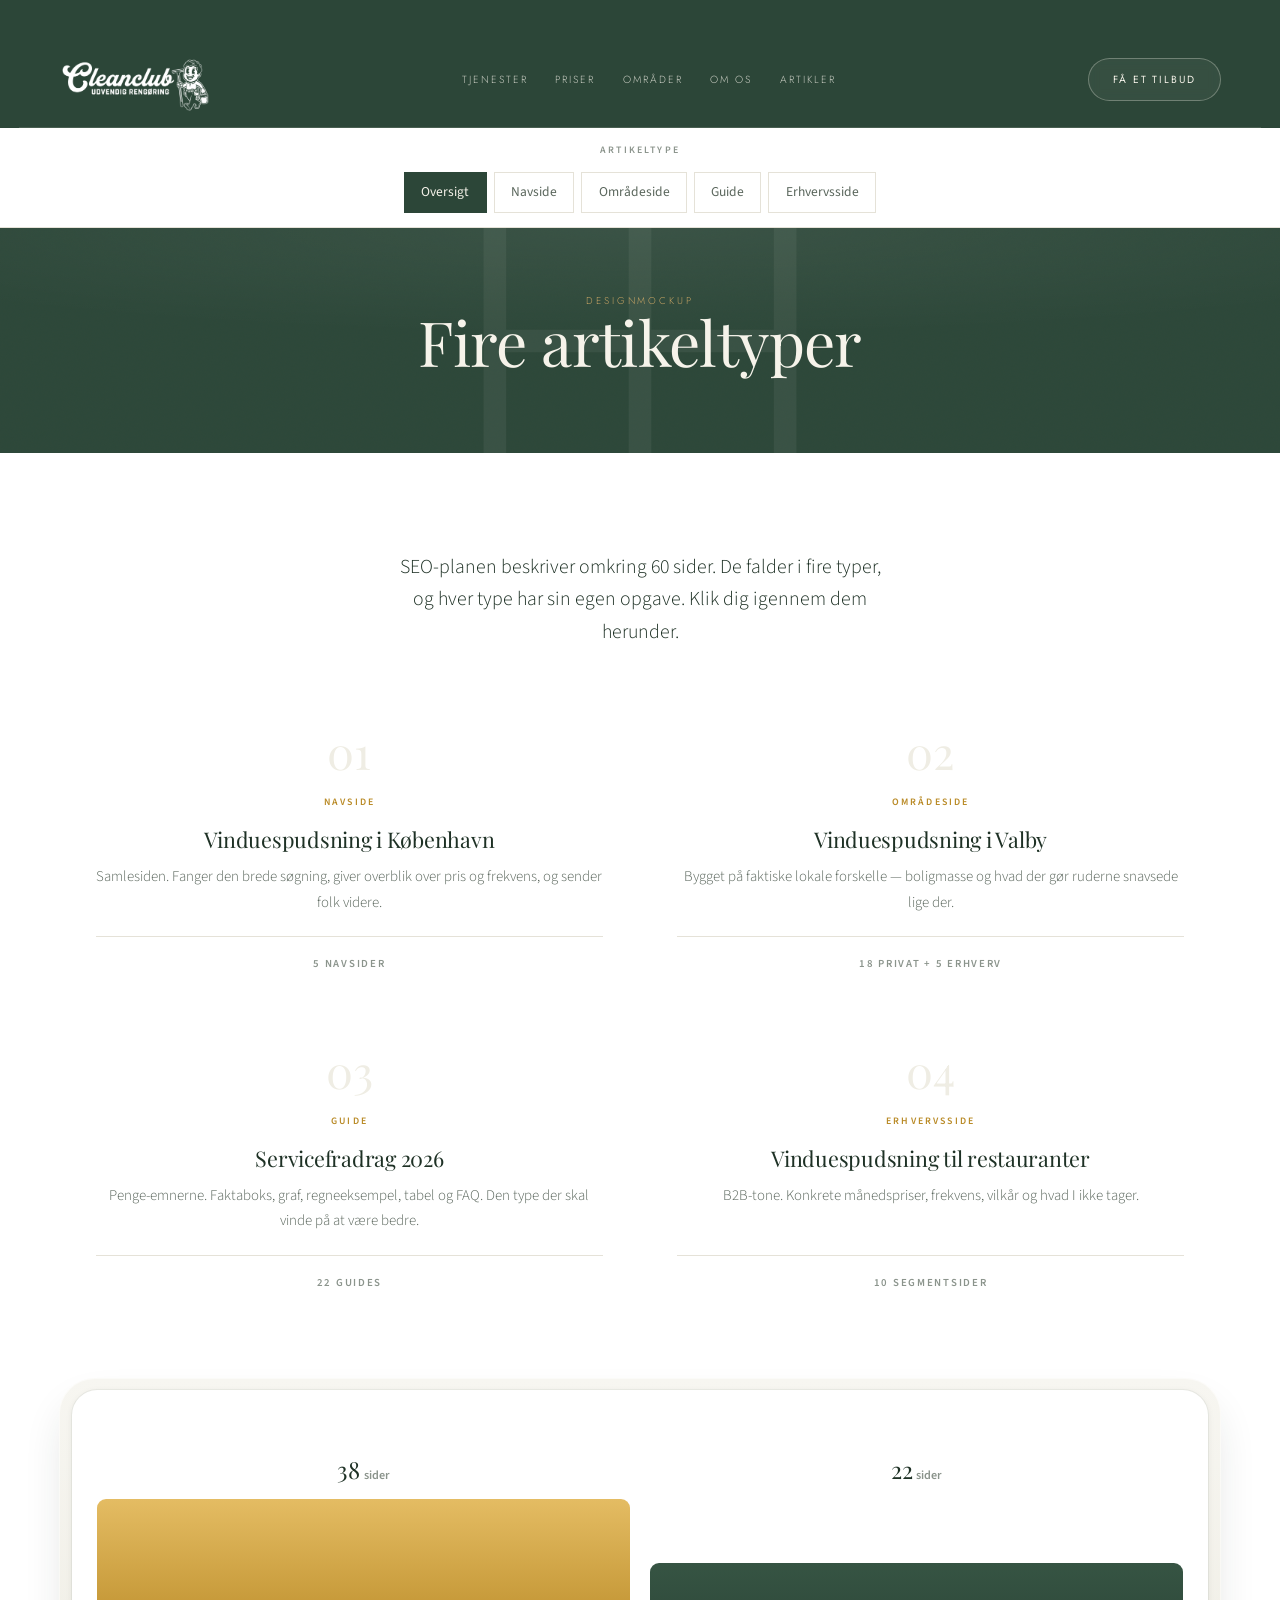
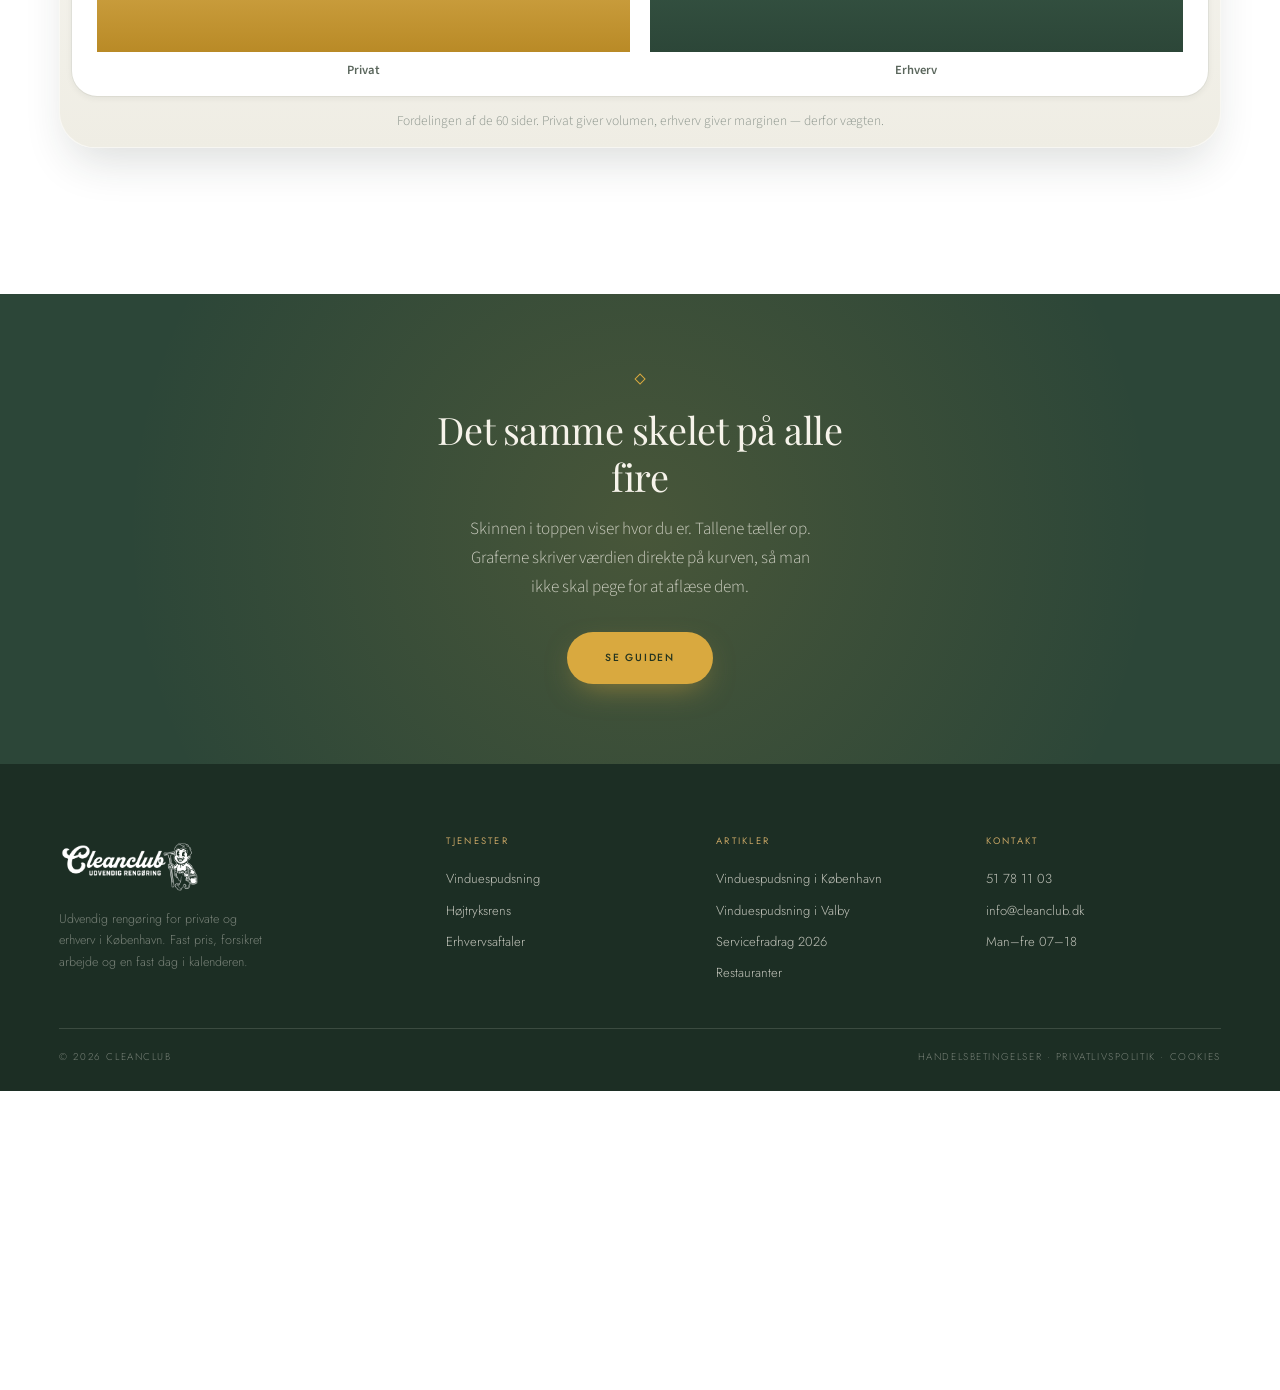
==== commit f1e8adc5: "Update contact info: info@cleanclub.dk, new phone number" ====
--- a/artikler/index.html
+++ b/artikler/index.html
@@ -123,8 +123,8 @@
       </div>
       <div class="foot-col">
         <h4>Kontakt</h4>
-        <a href="tel:+4531420877">31 42 08 77</a>
-        <a href="mailto:hej@cleanclub.dk">hej@cleanclub.dk</a>
+        <a href="tel:+4551781103">51 78 11 03</a>
+        <a href="mailto:info@cleanclub.dk">info@cleanclub.dk</a>
         <p>Man–fre 07–18</p>
       </div>
     </div>
